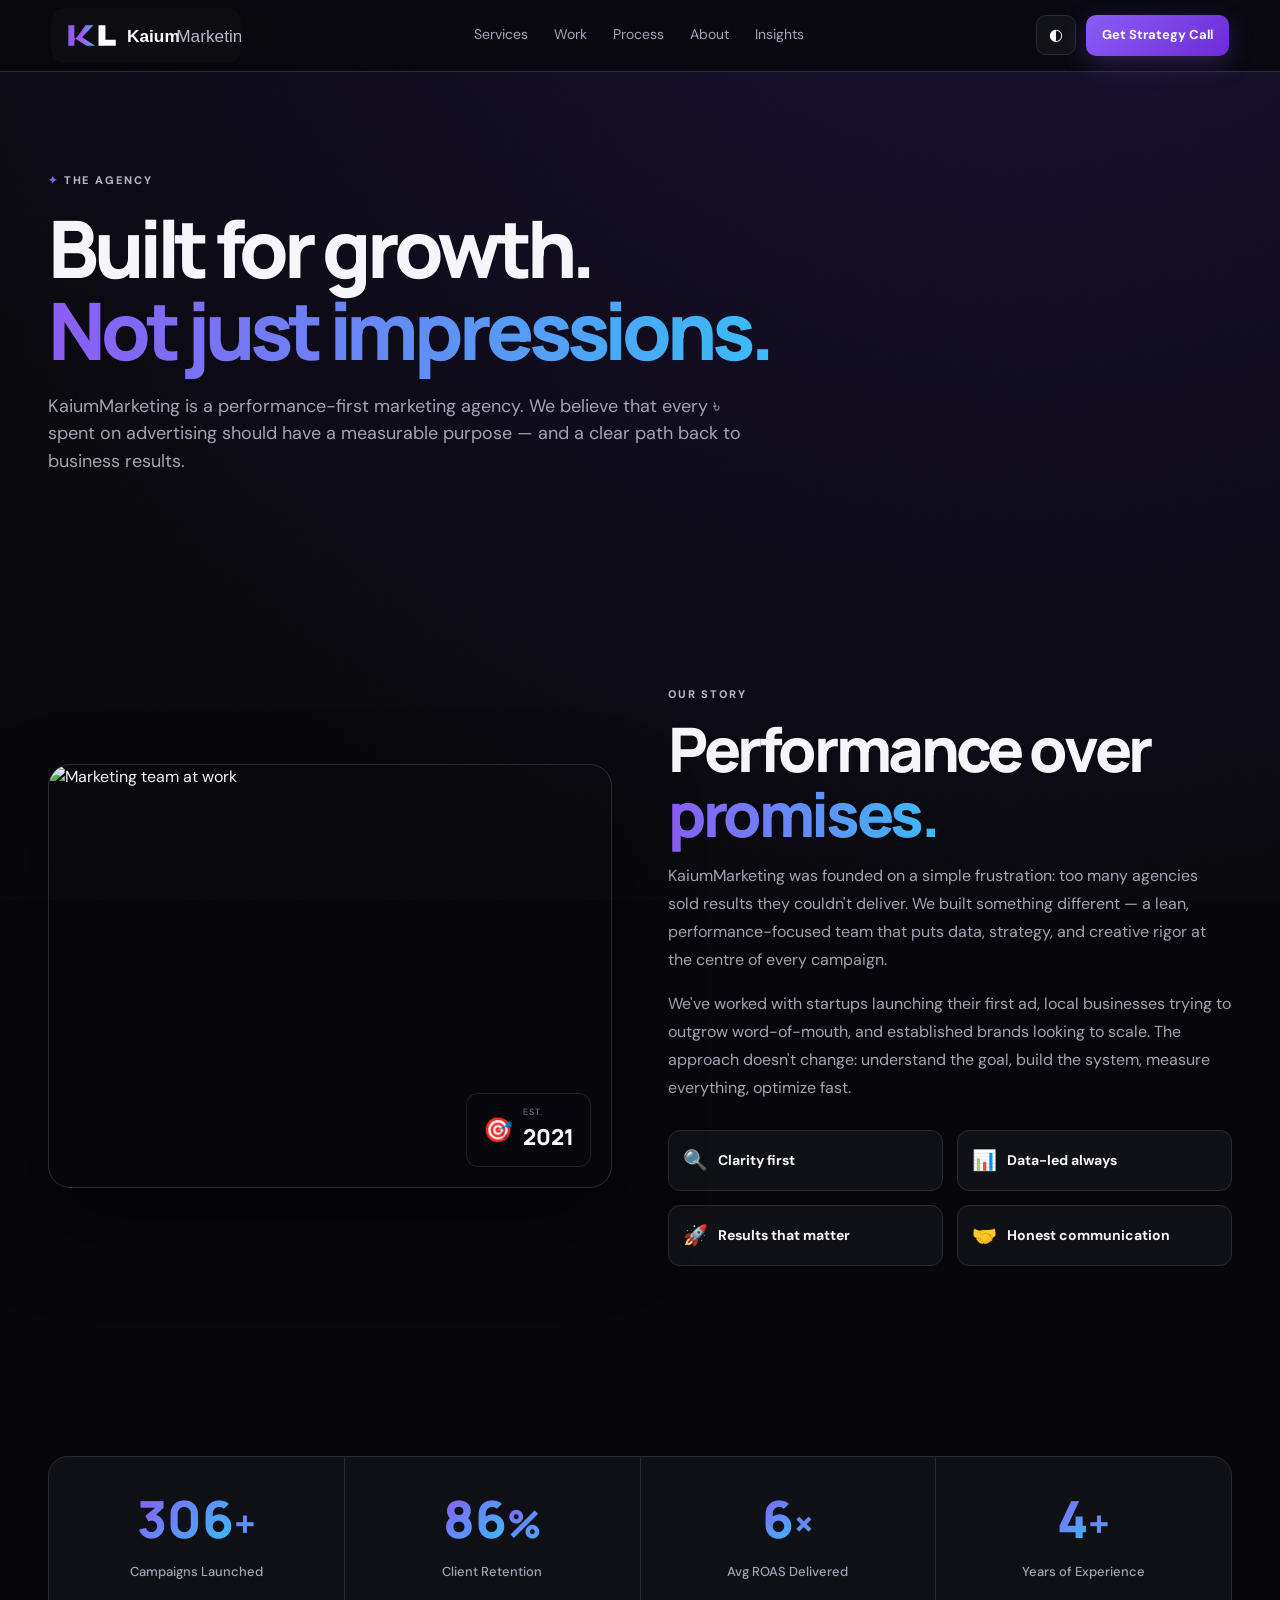
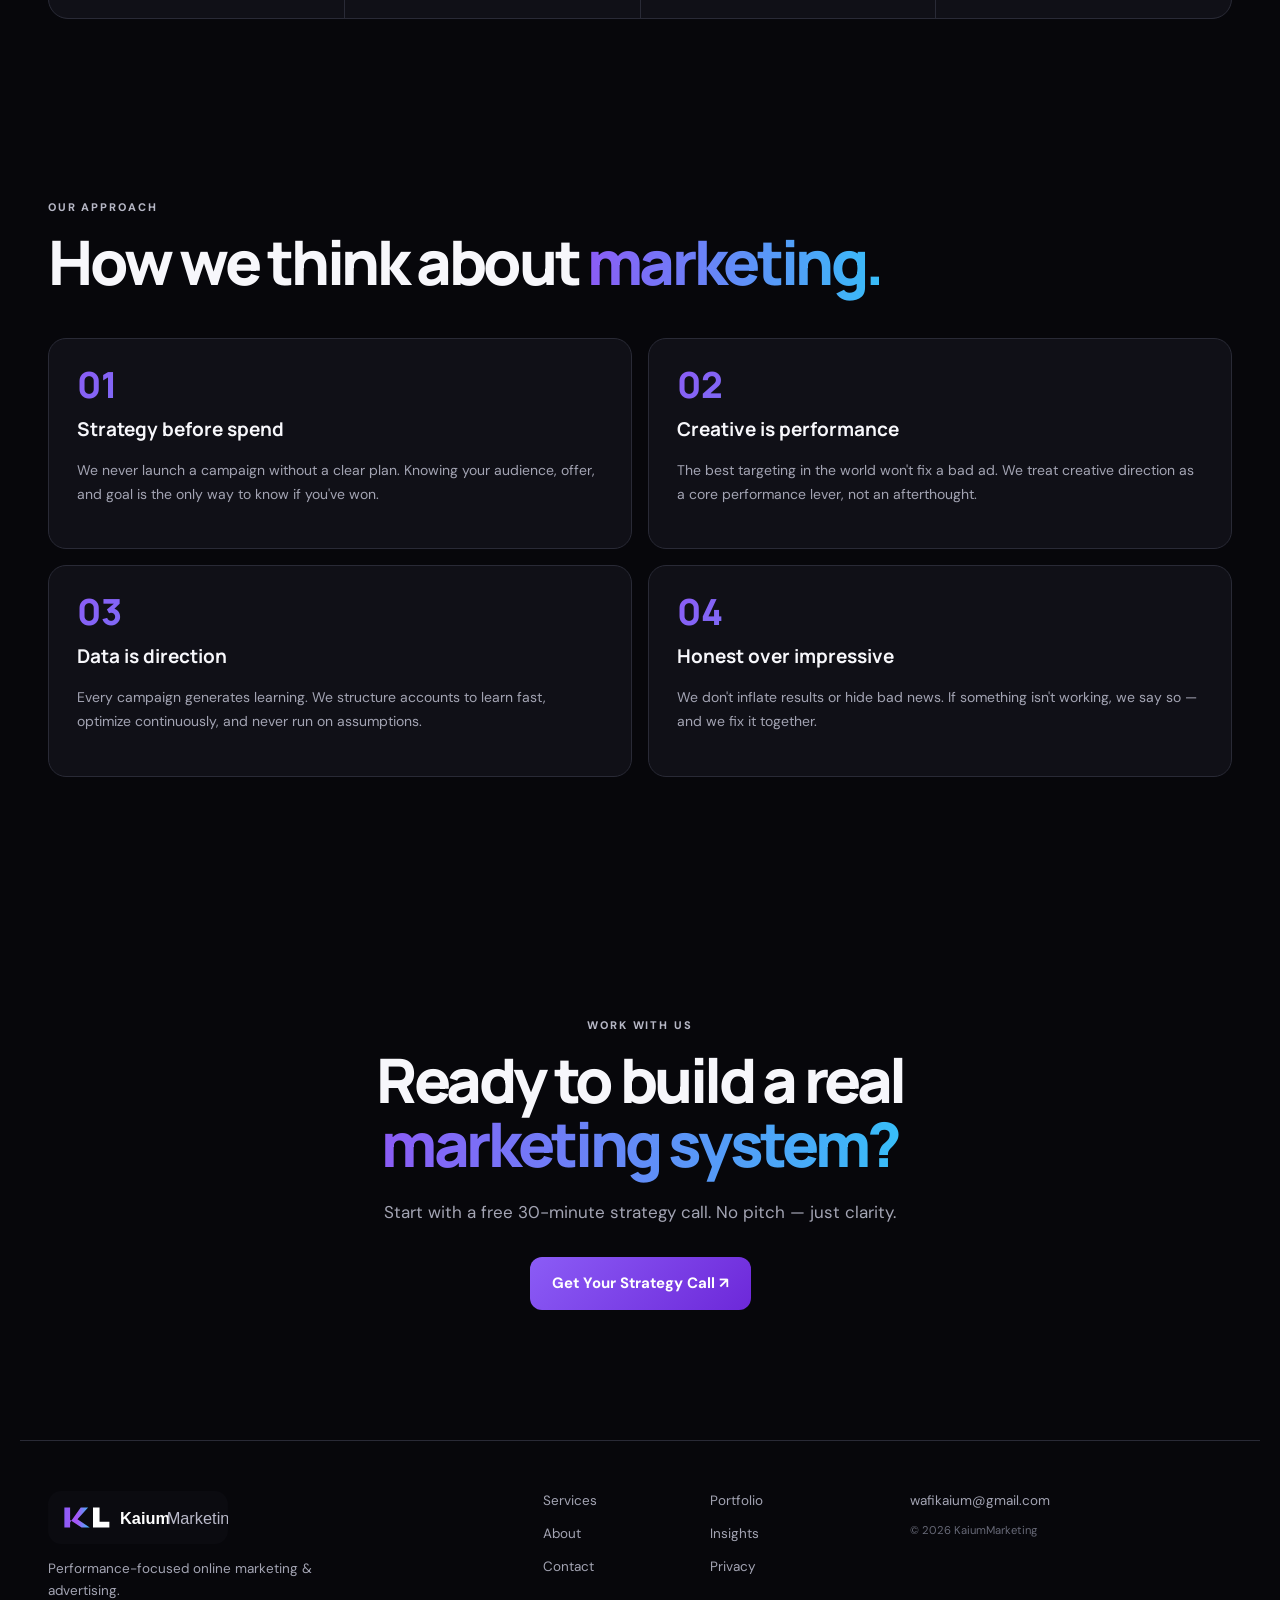
==== about.html @ da2b79d4 "Initial: KaiumMarketing V7 PRO" ====
<!doctype html>
<html lang="en">
<head>
<meta charset="utf-8">
<meta name="viewport" content="width=device-width,initial-scale=1">
<title>About — KaiumMarketing</title>
<meta name="description" content="KaiumMarketing is a performance marketing agency built around measurable results, honest strategy, and campaigns that actually work.">
<link rel="icon" href="assets/favicon.svg">
<link rel="preconnect" href="https://fonts.googleapis.com">
<link rel="preconnect" href="https://fonts.gstatic.com" crossorigin>
<link href="https://fonts.googleapis.com/css2?family=DM+Sans:opsz,wght@9..40,300;9..40,400;9..40,500;9..40,600;9..40,700&family=Manrope:wght@500;600;700;800;900&display=swap" rel="stylesheet">
<link rel="stylesheet" href="css/style.css">
</head>
<body>
<div class="noise"></div>
<header class="site-header" id="siteHeader">
  <a class="brand" href="index.html"><img src="assets/logo.svg" alt="KaiumMarketing"></a>
  <nav class="desktop-nav">
    <a href="index.html#services">Services</a>
    <a href="portfolio.html">Work</a>
    <a href="index.html#process">Process</a>
    <a href="about.html">About</a>
    <a href="blog.html">Insights</a>
  </nav>
  <div class="header-actions">
    <button class="theme-btn" id="themeToggle" aria-label="Toggle theme">◐</button>
    <a class="btn btn-sm" href="contact.html">Get Strategy Call</a>
    <button class="menu-btn" id="menuBtn">☰</button>
  </div>
</header>
<div class="mobile-menu" id="mobileMenu">
  <a href="index.html#services">Services</a>
  <a href="portfolio.html">Work</a>
  <a href="index.html#process">Process</a>
  <a href="about.html">About</a>
  <a href="blog.html">Insights</a>
  <a href="contact.html">Contact</a>
</div>
<main>

<!-- PAGE HERO -->
<section class="section-shell page-hero">
  <div class="eyebrow reveal-up"><span>✦</span> THE AGENCY</div>
  <h1 class="reveal-up" style="animation-delay:.08s">Built for growth.<br><span>Not just impressions.</span></h1>
  <p class="reveal-up" style="animation-delay:.16s">KaiumMarketing is a performance-first marketing agency. We believe that every ৳ spent on advertising should have a measurable purpose — and a clear path back to business results.</p>
</section>

<!-- ABOUT PHOTO + STORY -->
<section class="section-shell section">
  <div class="about-grid reveal-up">
    <div class="about-img-wrap">
      <img src="https://images.unsplash.com/photo-1522071820081-009f0129c71c?w=900&q=85&auto=format&fit=crop" alt="Marketing team at work" loading="lazy">
      <div class="about-badge">
        <span>🎯</span>
        <div><small>EST.</small><strong>2021</strong></div>
      </div>
    </div>
    <div class="about-copy">
      <div class="eyebrow">OUR STORY</div>
      <h2>Performance over <span>promises.</span></h2>
      <p>KaiumMarketing was founded on a simple frustration: too many agencies sold results they couldn't deliver. We built something different — a lean, performance-focused team that puts data, strategy, and creative rigor at the centre of every campaign.</p>
      <p>We've worked with startups launching their first ad, local businesses trying to outgrow word-of-mouth, and established brands looking to scale. The approach doesn't change: understand the goal, build the system, measure everything, optimize fast.</p>
      <div class="about-values">
        <div class="value-item"><span>🔍</span><strong>Clarity first</strong></div>
        <div class="value-item"><span>📊</span><strong>Data-led always</strong></div>
        <div class="value-item"><span>🚀</span><strong>Results that matter</strong></div>
        <div class="value-item"><span>🤝</span><strong>Honest communication</strong></div>
      </div>
    </div>
  </div>
</section>

<!-- STATS -->
<section class="section-shell stats-section">
  <div class="stats-grid">
    <div class="stat-card reveal-up"><div class="stat-number" data-count="340">0</div><div class="stat-plus">+</div><div class="stat-label">Campaigns Launched</div></div>
    <div class="stat-card reveal-up" style="animation-delay:.1s"><div class="stat-number" data-count="96">0</div><div class="stat-plus">%</div><div class="stat-label">Client Retention</div></div>
    <div class="stat-card reveal-up" style="animation-delay:.2s"><div class="stat-number" data-count="7">0</div><div class="stat-plus">×</div><div class="stat-label">Avg ROAS Delivered</div></div>
    <div class="stat-card reveal-up" style="animation-delay:.3s"><div class="stat-number" data-count="5">0</div><div class="stat-plus">+</div><div class="stat-label">Years of Experience</div></div>
  </div>
</section>

<!-- WHAT WE BELIEVE -->
<section class="section-shell section reveal-up">
  <div class="eyebrow">OUR APPROACH</div>
  <h2>How we think about <span>marketing.</span></h2>
  <div class="beliefs-grid">
    <div class="belief-card">
      <div class="belief-num">01</div>
      <h3>Strategy before spend</h3>
      <p>We never launch a campaign without a clear plan. Knowing your audience, offer, and goal is the only way to know if you've won.</p>
    </div>
    <div class="belief-card">
      <div class="belief-num">02</div>
      <h3>Creative is performance</h3>
      <p>The best targeting in the world won't fix a bad ad. We treat creative direction as a core performance lever, not an afterthought.</p>
    </div>
    <div class="belief-card">
      <div class="belief-num">03</div>
      <h3>Data is direction</h3>
      <p>Every campaign generates learning. We structure accounts to learn fast, optimize continuously, and never run on assumptions.</p>
    </div>
    <div class="belief-card">
      <div class="belief-num">04</div>
      <h3>Honest over impressive</h3>
      <p>We don't inflate results or hide bad news. If something isn't working, we say so — and we fix it together.</p>
    </div>
  </div>
</section>

<!-- CTA -->
<section class="section-shell section cta reveal-up">
  <div class="eyebrow">WORK WITH US</div>
  <h2>Ready to build a real<br><span>marketing system?</span></h2>
  <p>Start with a free 30-minute strategy call. No pitch — just clarity.</p>
  <a class="btn btn-glow" href="contact.html">Get Your Strategy Call ↗</a>
</section>

</main>
<footer class="footer">
  <div>
    <img src="assets/logo.svg" alt="KaiumMarketing">
    <p>Performance-focused online marketing &amp; advertising.</p>
  </div>
  <div class="footer-links">
    <a href="services.html">Services</a>
    <a href="portfolio.html">Portfolio</a>
    <a href="about.html">About</a>
    <a href="blog.html">Insights</a>
    <a href="contact.html">Contact</a>
    <a href="privacy.html">Privacy</a>
  </div>
  <div>
    <a href="mailto:wafikaium@gmail.com">wafikaium@gmail.com</a>
    <small>© 2026 KaiumMarketing</small>
  </div>
</footer>
<script src="js/app.js"></script>
<style>
.about-grid { display:grid; grid-template-columns:1fr 1fr; gap:56px; align-items:center; }
.about-img-wrap { position:relative; border-radius:22px; overflow:hidden; box-shadow:0 40px 80px rgba(0,0,0,.5); border:1px solid var(--line); }
.about-img-wrap img { width:100%; aspect-ratio:4/3; object-fit:cover; display:block; }
.about-badge { position:absolute; bottom:20px; right:20px; display:flex; align-items:center; gap:10px; background:rgba(8,8,14,.9); border:1px solid rgba(255,255,255,.1); border-radius:12px; padding:12px 16px; backdrop-filter:blur(8px); }
.about-badge span { font-size:24px; }
.about-badge small { display:block; color:#77798a; font-size:9px; letter-spacing:.1em; text-transform:uppercase; }
.about-badge strong { font-size:22px; font-family:Manrope,sans-serif; font-weight:900; display:block; }
.about-copy { padding:10px 0; }
.about-copy p { font-size:16px; line-height:1.75; margin-bottom:16px; }
.about-values { display:grid; grid-template-columns:1fr 1fr; gap:14px; margin-top:28px; }
.value-item { display:flex; align-items:center; gap:10px; padding:14px; border:1px solid var(--line); border-radius:12px; background:var(--panel); font-size:14px; transition:border-color .2s; }
.value-item:hover { border-color:rgba(139,92,246,.4); }
.value-item span { font-size:20px; }
.beliefs-grid { display:grid; grid-template-columns:repeat(2,1fr); gap:16px; margin-top:44px; }
.belief-card { background:var(--panel); border:1px solid var(--line); border-radius:18px; padding:28px; transition:transform .25s,border-color .25s; }
.belief-card:hover { transform:translateY(-4px); border-color:rgba(139,92,246,.35); }
.belief-num { font-family:Manrope,sans-serif; font-size:36px; font-weight:900; background:linear-gradient(135deg,var(--violet),var(--blue)); -webkit-background-clip:text; background-clip:text; color:transparent; line-height:1; margin-bottom:12px; }
.belief-card h3 { font-size:19px; margin:0 0 10px; }
.belief-card p { font-size:14px; line-height:1.7; }
@media(max-width:900px) { .about-grid,.beliefs-grid { grid-template-columns:1fr; } }
</style>
</body>
</html>
---- css/style.css ----
/* ══════════════════════════════════════
   KaiumMarketing V7 PRO — Global Styles
   ══════════════════════════════════════ */

:root {
  --bg: #07070b;
  --panel: #101017;
  --panel2: #15151f;
  --text: #f7f7fb;
  --muted: #a3a4b3;
  --line: #292a36;
  --violet: #8b5cf6;
  --blue: #38bdf8;
  --pink: #ec4899;
  --green: #22c55e;
  --max: 1240px;
  --radius: 16px;
  --shadow-glow: 0 0 40px rgba(139,92,246,.18);
  --transition: .25s cubic-bezier(.4,0,.2,1);
}
:root.light {
  --bg: #f7f7fa;
  --panel: #fff;
  --panel2: #f1f1f6;
  --text: #111118;
  --muted: #626375;
  --line: #dedee8;
}

/* ── Reset ── */
*,*::before,*::after { box-sizing: border-box }
html { scroll-behavior: smooth }
body {
  margin: 0;
  background: radial-gradient(circle at 80% -10%, #1c1238 0, transparent 34%), var(--bg);
  color: var(--text);
  font-family: "DM Sans", sans-serif;
  line-height: 1.55;
  -webkit-font-smoothing: antialiased;
}
a { color: inherit; text-decoration: none }
button { font: inherit; cursor: pointer }
img { max-width: 100%; display: block }

/* ── Noise overlay ── */
.noise {
  pointer-events: none;
  position: fixed;
  inset: 0;
  opacity: .032;
  background-image: url("data:image/svg+xml,%3Csvg xmlns='http://www.w3.org/2000/svg' width='200' height='200'%3E%3Cfilter id='n'%3E%3CfeTurbulence type='fractalNoise' baseFrequency='.75' numOctaves='4' stitchTiles='stitch'/%3E%3C/filter%3E%3Crect width='100%25' height='100%25' filter='url(%23n)'/%3E%3C/svg%3E");
  z-index: 100;
}

/* ══════════════════════════════════════
   TYPOGRAPHY
   ══════════════════════════════════════ */
h1, h2, h3 { font-family: Manrope, sans-serif; }
h1 {
  font-size: clamp(44px, 6.2vw, 82px);
  line-height: 1.03;
  letter-spacing: -.065em;
  margin: 18px 0 22px;
  font-weight: 900;
}
h2 {
  font-size: clamp(34px, 4.8vw, 62px);
  line-height: 1.05;
  letter-spacing: -.055em;
  margin: 14px 0 0;
  font-weight: 800;
}
h3 { font-weight: 700; }
p { color: var(--muted); }

.gradient-text {
  background: linear-gradient(90deg, var(--violet) 0%, var(--blue) 50%, var(--pink) 100%);
  background-size: 200% auto;
  -webkit-background-clip: text;
  background-clip: text;
  color: transparent;
  animation: gradientShift 4s ease infinite;
}
@keyframes gradientShift {
  0% { background-position: 0% 50% }
  50% { background-position: 100% 50% }
  100% { background-position: 0% 50% }
}
h1 span, h2 span { background: linear-gradient(90deg, var(--violet), var(--blue)); -webkit-background-clip: text; background-clip: text; color: transparent; }

.eyebrow {
  font-size: 11px;
  letter-spacing: .17em;
  color: #b6b7c5;
  font-weight: 800;
  text-transform: uppercase;
}
.eyebrow span { color: var(--violet) }

/* ══════════════════════════════════════
   LAYOUT UTILITIES
   ══════════════════════════════════════ */
.section-shell { max-width: var(--max); margin: auto; padding-left: 28px; padding-right: 28px; }
.section { padding-top: 110px; padding-bottom: 110px; }
.center { text-align: center; margin-top: 30px; }
.section-head {
  display: grid;
  grid-template-columns: 1.2fr .8fr;
  gap: 50px;
  align-items: end;
  margin-bottom: 48px;
}
.section-head > p { max-width: 430px; }

/* ══════════════════════════════════════
   SCROLL REVEAL ANIMATIONS
   ══════════════════════════════════════ */
.reveal-up {
  opacity: 0;
  transform: translateY(32px);
  transition: opacity .65s cubic-bezier(.4,0,.2,1), transform .65s cubic-bezier(.4,0,.2,1);
}
.reveal-up.visible {
  opacity: 1;
  transform: translateY(0);
}

/* ══════════════════════════════════════
   HEADER
   ══════════════════════════════════════ */
.site-header {
  height: 72px;
  display: flex;
  align-items: center;
  justify-content: space-between;
  padding: 0 4vw;
  border-bottom: 1px solid var(--line);
  position: sticky;
  top: 0;
  background: rgba(7,7,11,.85);
  backdrop-filter: blur(20px);
  -webkit-backdrop-filter: blur(20px);
  z-index: 90;
  transition: box-shadow .3s;
}
.site-header.scrolled { box-shadow: 0 4px 30px rgba(0,0,0,.35); }
.light .site-header { background: rgba(247,247,250,.88); }
.brand img { width: 190px; display: block; }
.desktop-nav { display: flex; gap: 26px; font-size: 14px; color: var(--muted); }
.desktop-nav a { transition: color var(--transition); position: relative; padding-bottom: 2px; }
.desktop-nav a::after {
  content: '';
  position: absolute;
  bottom: -2px;
  left: 0;
  width: 0;
  height: 1.5px;
  background: var(--violet);
  transition: width var(--transition);
}
.desktop-nav a:hover { color: var(--text); }
.desktop-nav a:hover::after { width: 100%; }
.header-actions { display: flex; align-items: center; gap: 10px; }
.theme-btn, .menu-btn {
  border: 1px solid var(--line);
  background: var(--panel);
  color: var(--text);
  border-radius: 10px;
  width: 40px;
  height: 40px;
  display: grid;
  place-items: center;
  transition: background var(--transition), border-color var(--transition);
}
.theme-btn:hover, .menu-btn:hover { background: var(--panel2); border-color: #545568; }
.menu-btn { display: none; }

/* ══════════════════════════════════════
   BUTTONS
   ══════════════════════════════════════ */
.btn {
  display: inline-flex;
  align-items: center;
  gap: 10px;
  background: linear-gradient(135deg, var(--violet), #6d28d9);
  color: #fff;
  border: 0;
  padding: 15px 22px;
  border-radius: 12px;
  font-weight: 700;
  font-size: 15px;
  transition: transform var(--transition), box-shadow var(--transition);
  box-shadow: 0 8px 24px rgba(139,92,246,.25);
}
.btn:hover { transform: translateY(-3px); box-shadow: 0 16px 36px rgba(139,92,246,.35); }
.btn-sm { padding: 10px 16px; border-radius: 10px; font-size: 13px; }
.btn-glow { box-shadow: 0 0 0 0 rgba(139,92,246,.5); animation: glowPulse 3s ease infinite; }
@keyframes glowPulse {
  0%, 100% { box-shadow: 0 8px 24px rgba(139,92,246,.25), 0 0 0 0 rgba(139,92,246,.4); }
  50% { box-shadow: 0 8px 24px rgba(139,92,246,.35), 0 0 20px 4px rgba(139,92,246,.15); }
}
.btn-white {
  background: #fff;
  color: #111;
}
.btn-white:hover { background: #f0f0ff; }
.ghost-btn {
  display: inline-flex;
  gap: 10px;
  align-items: center;
  border: 1px solid var(--line);
  padding: 14px 20px;
  border-radius: 12px;
  color: var(--text);
  background: rgba(255,255,255,.03);
  font-weight: 500;
  transition: border-color var(--transition), background var(--transition), transform var(--transition);
}
.ghost-btn:hover { border-color: #6d28d9; background: rgba(139,92,246,.06); transform: translateY(-2px); }

/* ══════════════════════════════════════
   HERO
   ══════════════════════════════════════ */
.hero {
  min-height: calc(100vh - 72px);
  display: grid;
  grid-template-columns: 1fr 1.08fr;
  gap: 55px;
  align-items: center;
  padding-top: 80px;
  padding-bottom: 90px;
}
.hero-copy > p { font-size: 18px; max-width: 580px; line-height: 1.65; }
.hero-actions { display: flex; gap: 14px; align-items: center; margin: 31px 0; flex-wrap: wrap; }
.trust-row {
  display: flex;
  gap: 20px;
  flex-wrap: wrap;
  color: #77798a;
  font-size: 12.5px;
}
.trust-row span { display: flex; align-items: center; gap: 5px; }

/* Hero art */
.hero-art { position: relative; }
.hero-img-wrap {
  position: relative;
  border-radius: 22px;
  overflow: hidden;
  box-shadow: 0 40px 90px rgba(0,0,0,.55);
  border: 1px solid var(--line);
}
.hero-img-wrap img {
  width: 100%;
  aspect-ratio: 16/10;
  object-fit: cover;
  display: block;
}
.img-overlay {
  position: absolute;
  inset: 0;
  background: linear-gradient(135deg, rgba(139,92,246,.12) 0%, transparent 60%);
  pointer-events: none;
}

/* Orbs */
.orb {
  position: absolute;
  border-radius: 50%;
  filter: blur(24px);
  pointer-events: none;
  animation: orbFloat 7s ease-in-out infinite;
}
.orb-a { width: 140px; height: 140px; background: var(--violet); opacity: .28; top: -35px; right: 4%; animation-delay: 0s; }
.orb-b { width: 120px; height: 120px; background: var(--blue); opacity: .22; bottom: -30px; left: -25px; animation-delay: 2.5s; }
.orb-c { width: 80px; height: 80px; background: var(--pink); opacity: .18; top: 40%; right: -20px; animation-delay: 5s; }
@keyframes orbFloat {
  0%, 100% { transform: translateY(0) scale(1); }
  50% { transform: translateY(-18px) scale(1.08); }
}

/* Floating cards */
.float-card {
  position: absolute;
  padding: 12px 16px;
  background: rgba(8,8,14,.9);
  border: 1px solid rgba(255,255,255,.1);
  border-radius: 14px;
  box-shadow: 0 20px 50px rgba(0,0,0,.4);
  backdrop-filter: blur(10px);
  -webkit-backdrop-filter: blur(10px);
  animation: floatBob 4s ease-in-out infinite;
}
.float-card--top {
  display: flex;
  align-items: center;
  gap: 12px;
  top: -18px;
  left: -24px;
}
.float-card--bottom {
  right: -18px;
  bottom: 20px;
}
.float-card--top .float-icon { font-size: 22px; }
.float-card small { display: block; color: #77798a; font-size: 9px; letter-spacing: .12em; text-transform: uppercase; margin-bottom: 2px; }
.float-card strong { font-size: 13px; display: block; }
.float-card .trend { display: block; font-size: 11px; color: var(--green); margin-top: 2px; }
.float-card--bottom strong { font-size: 11.5px; }
@keyframes floatBob {
  0%, 100% { transform: translateY(0); }
  50% { transform: translateY(-8px); }
}

/* ══════════════════════════════════════
   LOGO STRIP
   ══════════════════════════════════════ */
.logo-strip {
  border-top: 1px solid var(--line);
  border-bottom: 1px solid var(--line);
  background: rgba(255,255,255,.012);
}
.strip-inner {
  display: flex;
  gap: 24px;
  align-items: center;
  justify-content: space-between;
  padding: 20px 0;
  color: #77798a;
  font-size: 11px;
  flex-wrap: wrap;
  overflow: hidden;
}
.strip-inner b { font-size: 12px; color: #9fa0ae; letter-spacing: .08em; }

/* ══════════════════════════════════════
   STATS
   ══════════════════════════════════════ */
.stats-section {
  padding-top: 70px;
  padding-bottom: 70px;
}
.stats-grid {
  display: grid;
  grid-template-columns: repeat(4, 1fr);
  gap: 1px;
  border: 1px solid var(--line);
  border-radius: 20px;
  overflow: hidden;
  background: var(--line);
}
.stat-card {
  background: var(--panel);
  padding: 36px 28px;
  text-align: center;
  transition: background var(--transition);
}
.stat-card:hover { background: var(--panel2); }
.stat-number {
  font-family: Manrope, sans-serif;
  font-size: clamp(36px, 4vw, 56px);
  font-weight: 900;
  background: linear-gradient(135deg, var(--violet), var(--blue));
  -webkit-background-clip: text;
  background-clip: text;
  color: transparent;
  display: inline-block;
  line-height: 1;
}
.stat-plus {
  font-family: Manrope, sans-serif;
  font-size: clamp(28px, 3vw, 40px);
  font-weight: 900;
  background: linear-gradient(135deg, var(--violet), var(--blue));
  -webkit-background-clip: text;
  background-clip: text;
  color: transparent;
  display: inline-block;
}
.stat-label { color: var(--muted); font-size: 13px; margin-top: 8px; font-weight: 500; }

/* ══════════════════════════════════════
   SERVICE CARDS
   ══════════════════════════════════════ */
.service-grid {
  display: grid;
  grid-template-columns: repeat(3, 1fr);
  gap: 14px;
}
.service-card {
  padding: 28px;
  border: 1px solid var(--line);
  background: linear-gradient(145deg, rgba(255,255,255,.025), transparent);
  border-radius: 18px;
  min-height: 230px;
  transition: transform var(--transition), border-color var(--transition), box-shadow var(--transition);
  position: relative;
  overflow: hidden;
}
.service-card::before {
  content: '';
  position: absolute;
  inset: 0;
  background: linear-gradient(135deg, rgba(139,92,246,.04), transparent);
  opacity: 0;
  transition: opacity var(--transition);
}
.service-card:hover { transform: translateY(-5px); border-color: rgba(139,92,246,.4); box-shadow: 0 20px 40px rgba(0,0,0,.2), var(--shadow-glow); }
.service-card:hover::before { opacity: 1; }
.service-icon {
  font-size: 20px;
  color: #fff;
  width: 44px;
  height: 44px;
  border-radius: 12px;
  display: grid;
  place-items: center;
  background: linear-gradient(135deg, var(--violet), var(--blue));
  box-shadow: 0 8px 20px rgba(139,92,246,.2);
}
.service-card h3 { font-size: 19px; margin: 24px 0 6px; }
.service-card small { color: #77798a; font-size: 12px; }
.service-card p { font-size: 14px; line-height: 1.6; }

/* ══════════════════════════════════════
   FEATURE PANEL
   ══════════════════════════════════════ */
.feature-panel {
  display: grid;
  grid-template-columns: .88fr 1.12fr;
  gap: 60px;
  align-items: center;
  border: 1px solid var(--line);
  border-radius: 28px;
  background: linear-gradient(135deg, rgba(139,92,246,.07), rgba(56,189,248,.025));
  overflow: hidden;
  padding: 70px 60px;
}
.feature-copy { position: relative; z-index: 1; }
.feature-copy > p { font-size: 16px; line-height: 1.7; max-width: 480px; }
.check-list { display: grid; gap: 11px; margin-top: 24px; color: #d5d5df; font-size: 14.5px; }
.check-list span { display: flex; align-items: center; gap: 8px; }

.mini-dashboard { position: relative; }
.dashboard-img-wrap {
  position: relative;
  border-radius: 18px;
  overflow: hidden;
  box-shadow: 0 30px 70px rgba(0,0,0,.45);
  border: 1px solid var(--line);
}
.dashboard-img-wrap img { width: 100%; display: block; aspect-ratio: 4/3; object-fit: cover; }
.dashboard-badge {
  position: absolute;
  bottom: 16px;
  left: 16px;
  display: flex;
  align-items: center;
  gap: 10px;
  background: rgba(8,8,14,.9);
  border: 1px solid rgba(255,255,255,.1);
  border-radius: 12px;
  padding: 10px 14px;
  backdrop-filter: blur(8px);
}
.dashboard-badge span { font-size: 22px; }
.dashboard-badge small { display: block; color: #77798a; font-size: 9px; letter-spacing: .1em; text-transform: uppercase; }
.dashboard-badge strong { font-size: 12px; display: block; margin-top: 1px; }

/* ══════════════════════════════════════
   PORTFOLIO
   ══════════════════════════════════════ */
.portfolio-grid { display: grid; grid-template-columns: repeat(2, 1fr); gap: 18px; }
.work-card {
  border: 1px solid var(--line);
  border-radius: 20px;
  overflow: hidden;
  background: var(--panel);
  transition: transform var(--transition), box-shadow var(--transition);
}
.work-card:hover { transform: translateY(-5px); box-shadow: 0 24px 50px rgba(0,0,0,.25); }
.work-card-img {
  position: relative;
  overflow: hidden;
}
.work-card img {
  display: block;
  width: 100%;
  aspect-ratio: 760/470;
  object-fit: cover;
  transition: transform .5s cubic-bezier(.4,0,.2,1);
}
.work-card:hover img { transform: scale(1.04); }
.work-card-img::after {
  content: '';
  position: absolute;
  inset: 0;
  background: linear-gradient(to top, rgba(5,5,10,.6) 0%, transparent 60%);
  pointer-events: none;
}
.work-body { padding: 22px; }
.work-body small { color: #a9a9b7; font-size: 11.5px; letter-spacing: .06em; }
.work-body h3 { margin: 8px 0 6px; font-size: 22px; }
.metric-label {
  display: inline-block;
  margin-top: 12px;
  padding: 6px 12px;
  border: 1px solid rgba(139,92,246,.3);
  border-radius: 8px;
  font-size: 11px;
  color: #a88fff;
  letter-spacing: .1em;
  background: rgba(139,92,246,.06);
  font-weight: 600;
}

/* ══════════════════════════════════════
   PROCESS
   ══════════════════════════════════════ */
.process { background: linear-gradient(180deg, transparent, rgba(139,92,246,.035), transparent); }
.process-grid {
  display: grid;
  grid-template-columns: repeat(4, 1fr);
  margin-top: 52px;
  gap: 0;
}
.process-grid article {
  padding: 28px 22px 16px 0;
  border-top: 2px solid var(--line);
  position: relative;
  transition: border-color var(--transition);
}
.process-grid article:hover { border-color: var(--violet); }
.process-grid article:hover .process-icon { transform: translateY(-4px); }
.process-icon { font-size: 24px; margin-bottom: 12px; transition: transform var(--transition); }
.process-grid b { color: var(--violet); font-size: 13px; font-family: Manrope, sans-serif; }
.process-grid h3 { font-size: 21px; margin: 6px 0 8px; }
.process-grid p { font-size: 14px; line-height: 1.65; }

/* ══════════════════════════════════════
   TESTIMONIALS
   ══════════════════════════════════════ */
.testimonials-section { background: linear-gradient(180deg, transparent, rgba(56,189,248,.018), transparent); }
.testimonials-grid {
  display: grid;
  grid-template-columns: repeat(3, 1fr);
  gap: 16px;
}
.testimonial-card {
  background: var(--panel);
  border: 1px solid var(--line);
  border-radius: 20px;
  padding: 28px;
  transition: transform var(--transition), border-color var(--transition), box-shadow var(--transition);
  position: relative;
  overflow: hidden;
}
.testimonial-card::before {
  content: '"';
  position: absolute;
  top: 12px;
  right: 20px;
  font-size: 80px;
  font-family: Georgia, serif;
  color: rgba(139,92,246,.08);
  line-height: 1;
  pointer-events: none;
}
.testimonial-card:hover { transform: translateY(-5px); border-color: rgba(139,92,246,.35); box-shadow: 0 20px 40px rgba(0,0,0,.2); }
.testimonial-stars { color: #f59e0b; font-size: 15px; letter-spacing: 2px; margin-bottom: 14px; }
.testimonial-card > p { font-size: 14.5px; line-height: 1.7; color: #c8c9d8; margin: 0 0 20px; }
.testimonial-author { display: flex; align-items: center; gap: 12px; padding-top: 16px; border-top: 1px solid var(--line); }
.testimonial-author img { width: 42px; height: 42px; border-radius: 50%; object-fit: cover; border: 2px solid rgba(139,92,246,.3); }
.testimonial-author strong { display: block; font-size: 14px; font-weight: 600; }
.testimonial-author small { color: var(--muted); font-size: 12px; }

/* ══════════════════════════════════════
   VIDEO CTA SECTION
   ══════════════════════════════════════ */
.video-cta-section { padding-top: 0; padding-bottom: 0; }
.video-cta-inner {
  position: relative;
  border-radius: 28px;
  overflow: hidden;
  min-height: 420px;
  display: flex;
  align-items: center;
  justify-content: center;
  text-align: center;
}
.video-bg-image {
  position: absolute;
  inset: 0;
  background-size: cover;
  background-position: center;
  filter: brightness(.6);
  transition: transform 8s ease;
  transform: scale(1.05);
}
.video-cta-inner:hover .video-bg-image { transform: scale(1); }
.video-cta-overlay {
  position: absolute;
  inset: 0;
  background: linear-gradient(135deg, rgba(139,92,246,.55) 0%, rgba(56,189,248,.25) 100%);
}
.video-cta-content {
  position: relative;
  z-index: 1;
  padding: 60px 40px;
}
.video-cta-content h2 { font-size: clamp(30px, 4vw, 54px); color: #fff; }
.video-cta-content h2 span {
  background: linear-gradient(90deg, #c4b5fd, #7dd3fc);
  -webkit-background-clip: text;
  background-clip: text;
  color: transparent;
}

/* ══════════════════════════════════════
   FAQ
   ══════════════════════════════════════ */
.faq details { border-top: 1px solid var(--line); padding: 22px 0; }
.faq details:last-child { border-bottom: 1px solid var(--line); }
summary { cursor: pointer; font-weight: 700; font-size: 17px; list-style: none; display: flex; align-items: center; justify-content: space-between; }
summary::after { content: '+'; font-size: 22px; color: var(--violet); transition: transform .25s; flex-shrink: 0; }
details[open] summary::after { transform: rotate(45deg); }
.faq details p { max-width: 760px; margin-top: 14px; font-size: 15px; line-height: 1.7; }

/* ══════════════════════════════════════
   QUOTE / CTA PANELS
   ══════════════════════════════════════ */
.quote-panel {
  display: flex;
  align-items: center;
  justify-content: space-between;
  gap: 40px;
  padding-top: 75px;
  padding-bottom: 75px;
  border-top: 1px solid var(--line);
  border-bottom: 1px solid var(--line);
}
.quote-panel > div { max-width: 780px; }
.cta { text-align: center; padding-top: 130px; padding-bottom: 130px; }
.cta p { max-width: 600px; margin: 22px auto 32px; font-size: 17px; }

/* ══════════════════════════════════════
   FOOTER
   ══════════════════════════════════════ */
.footer {
  max-width: var(--max);
  margin: auto;
  padding: 50px 28px 60px;
  border-top: 1px solid var(--line);
  display: grid;
  grid-template-columns: 1.4fr 1fr 1fr;
  gap: 44px;
}
.footer img { width: 180px; margin-bottom: 14px; }
.footer > div > p { max-width: 320px; font-size: 13.5px; line-height: 1.7; }
.footer-social { display: flex; gap: 10px; margin-top: 16px; }
.footer-social a {
  width: 34px;
  height: 34px;
  border: 1px solid var(--line);
  border-radius: 8px;
  display: grid;
  place-items: center;
  font-size: 12px;
  font-weight: 700;
  color: var(--muted);
  transition: border-color var(--transition), color var(--transition), background var(--transition);
}
.footer-social a:hover { border-color: var(--violet); color: var(--violet); background: rgba(139,92,246,.08); }
.footer-links { display: grid; grid-template-columns: 1fr 1fr; gap: 12px; align-content: start; color: var(--muted); font-size: 13.5px; }
.footer-links a { transition: color var(--transition); }
.footer-links a:hover { color: var(--text); }
.footer > div:last-child { display: grid; align-content: start; gap: 10px; font-size: 13.5px; }
.footer small { color: #676977; }
.footer > div:last-child a { color: var(--muted); }
.footer > div:last-child a:hover { color: var(--text); }

/* ══════════════════════════════════════
   MOBILE MENU
   ══════════════════════════════════════ */
.mobile-menu {
  position: fixed;
  top: 72px;
  left: 0;
  right: 0;
  z-index: 88;
  background: var(--bg);
  border-bottom: 1px solid var(--line);
  padding: 20px 28px;
  display: none;
  backdrop-filter: blur(16px);
  -webkit-backdrop-filter: blur(16px);
}
.mobile-menu.open { display: grid; gap: 16px; animation: slideDown .2s ease; }
@keyframes slideDown { from { opacity:0; transform:translateY(-10px); } to { opacity:1; transform:translateY(0); } }
.mobile-menu a { padding: 10px 0; font-weight: 600; border-bottom: 1px solid var(--line); }
.mobile-menu a:last-child { border-bottom: 0; }

/* ══════════════════════════════════════
   PAGE HERO (inner pages)
   ══════════════════════════════════════ */
.page-hero { padding-top: 100px; padding-bottom: 72px; }
.page-hero h1 { max-width: 900px; }
.page-hero > p, .page-hero p { max-width: 700px; font-size: 18px; }

/* ══════════════════════════════════════
   INNER PAGE GRIDS
   ══════════════════════════════════════ */
.list-grid { display: grid; grid-template-columns: repeat(3, 1fr); gap: 14px; }
.list-card {
  border: 1px solid var(--line);
  border-radius: 18px;
  padding: 28px;
  background: var(--panel);
  transition: transform var(--transition), border-color var(--transition);
}
.list-card:hover { transform: translateY(-4px); border-color: rgba(139,92,246,.35); }
.list-card ul { padding-left: 18px; color: var(--muted); line-height: 1.8; }
.brief { display: grid; grid-template-columns: .7fr 1.3fr; gap: 35px; }
.form-card {
  background: var(--panel);
  border: 1px solid var(--line);
  border-radius: 20px;
  padding: 32px;
}
.field { display: grid; gap: 8px; margin-bottom: 18px; }
.field label { font-size: 12px; color: #aaa; font-weight: 600; letter-spacing: .04em; }
.field input, .field textarea, .field select {
  width: 100%;
  background: var(--bg);
  border: 1px solid var(--line);
  color: var(--text);
  border-radius: 10px;
  padding: 13px 15px;
  font: inherit;
  transition: border-color var(--transition), box-shadow var(--transition);
}
.field input:focus, .field textarea:focus, .field select:focus {
  outline: none;
  border-color: rgba(139,92,246,.5);
  box-shadow: 0 0 0 3px rgba(139,92,246,.12);
}
.field textarea { min-height: 130px; resize: vertical; }
.note { font-size: 12px; color: #77798a; }

/* ══════════════════════════════════════
   LIGHT THEME OVERRIDES
   ══════════════════════════════════════ */
.light body { background: #f7f7fa; }
.light .service-card, .light .work-card, .light .list-card, .light .form-card, .light .stat-card, .light .testimonial-card {
  background: #fff;
}
.light .hero-img-wrap { box-shadow: 0 30px 70px rgba(20,20,30,.12); }
.light .float-card { background: rgba(255,255,255,.95); color: #111; }

/* ══════════════════════════════════════
   RESPONSIVE
   ══════════════════════════════════════ */
@media (max-width: 980px) {
  .desktop-nav { display: none; }
  .menu-btn { display: grid; }
  .hero { grid-template-columns: 1fr; padding-top: 60px; }
  .hero-art { max-width: 680px; margin: 0 auto; }
  .float-card--top { top: -12px; left: -12px; }
  .float-card--bottom { right: -8px; bottom: 14px; }
  .section-head { grid-template-columns: 1fr; }
  .feature-panel { grid-template-columns: 1fr; padding: 50px 40px; }
  .service-grid { grid-template-columns: repeat(2, 1fr); }
  .process-grid { grid-template-columns: repeat(2, 1fr); gap: 28px; }
  .testimonials-grid { grid-template-columns: 1fr; }
  .stats-grid { grid-template-columns: repeat(2, 1fr); }
  .list-grid { grid-template-columns: repeat(2, 1fr); }
  .footer { grid-template-columns: 1fr 1fr; }
  .strip-inner { flex-wrap: wrap; justify-content: center; gap: 12px; }
  .brief { grid-template-columns: 1fr; }
  .portfolio-grid { grid-template-columns: 1fr; max-width: 680px; margin: 0 auto; }
}

@media (max-width: 650px) {
  .site-header { padding: 0 18px; }
  .brand img { width: 160px; }
  .header-actions .btn { display: none; }
  .section-shell { padding-left: 18px; padding-right: 18px; }
  .hero { padding-top: 45px; padding-bottom: 60px; }
  .hero-actions { flex-direction: column; align-items: flex-start; }
  .trust-row { flex-direction: column; gap: 8px; }
  .float-card--top { display: none; }
  .float-card--bottom { right: 0; bottom: 10px; font-size: 11px; }
  .section { padding-top: 75px; padding-bottom: 75px; }
  .service-grid, .list-grid { grid-template-columns: 1fr; }
  .process-grid { grid-template-columns: 1fr; }
  .stats-grid { grid-template-columns: 1fr 1fr; }
  .footer { grid-template-columns: 1fr; }
  .footer-links { grid-template-columns: 1fr 1fr; }
  .page-hero { padding-top: 65px; }
  .cta { padding-top: 90px; padding-bottom: 90px; }
  .quote-panel { display: block; }
  .quote-panel .btn { margin-top: 25px; }
  .feature-panel { padding: 36px 24px; }
  .video-cta-content { padding: 48px 24px; }
  .mobile-menu { padding: 16px 18px; }
}
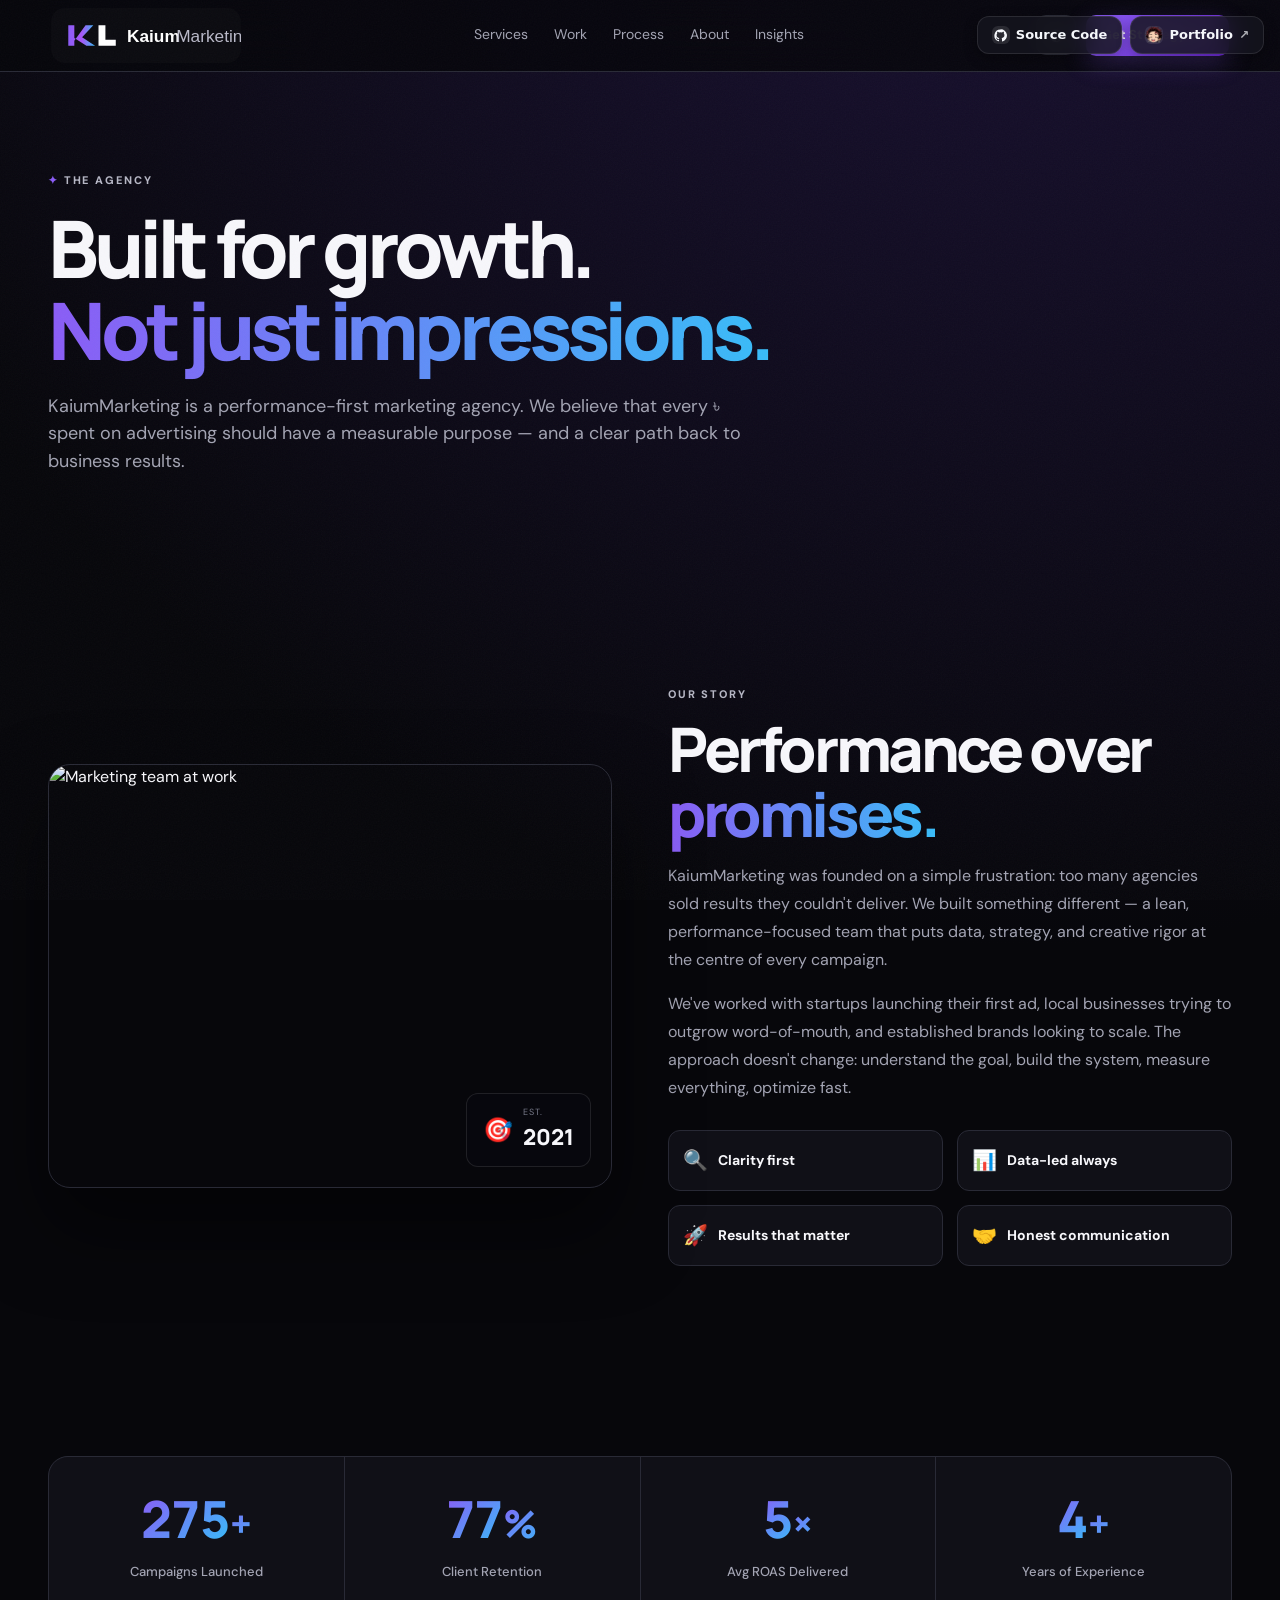
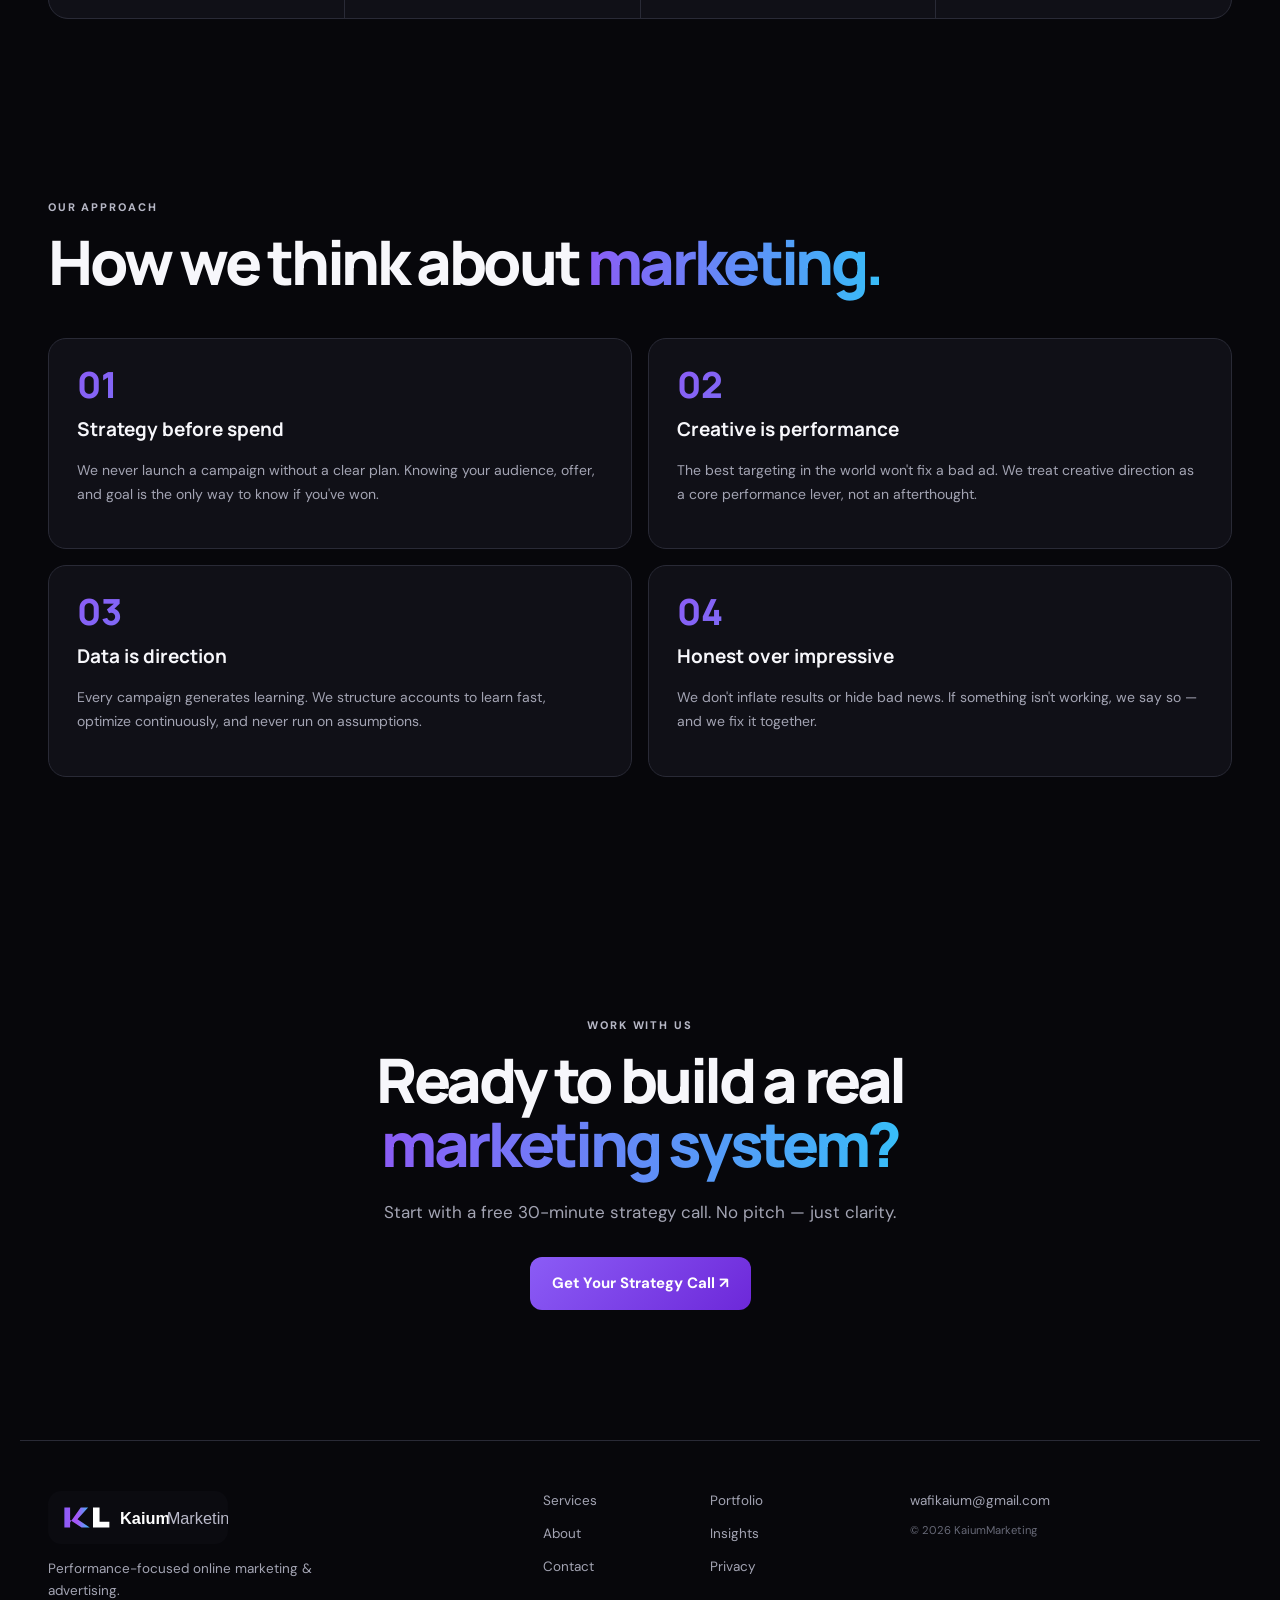
==== commit de003633: "feat: add corner buttons (GitHub source + Portfolio)" ====
--- a/about.html
+++ b/about.html
@@ -12,6 +12,74 @@
 <link rel="stylesheet" href="css/style.css">
 </head>
 <body>
+
+<!-- ========== Zieop-style corner buttons ========== -->
+<style>
+.corner-btn-group {
+  position: fixed;
+  top: 16px;
+  right: 16px;
+  z-index: 9999;
+  display: flex;
+  gap: 8px;
+  font-family: Inter, system-ui, sans-serif;
+}
+.corner-btn {
+  display: inline-flex;
+  align-items: center;
+  gap: 6px;
+  padding: 8px 14px;
+  border-radius: 12px;
+  font-size: 13px;
+  font-weight: 600;
+  text-decoration: none;
+  background: rgba(20, 20, 30, 0.85);
+  backdrop-filter: blur(12px);
+  -webkit-backdrop-filter: blur(12px);
+  border: 1px solid rgba(255, 255, 255, 0.1);
+  color: #f5f7fb;
+  box-shadow: 0 4px 14px rgba(0, 0, 0, 0.3);
+  transition: transform .25s ease, border-color .25s ease, background .25s ease;
+}
+.corner-btn:hover {
+  transform: translateY(-2px);
+  border-color: rgba(124, 92, 255, 0.6);
+  background: rgba(40, 30, 70, 0.9);
+}
+.corner-btn-icon {
+  width: 18px;
+  height: 18px;
+  flex: 0 0 18px;
+  border-radius: 6px;
+  background: rgba(255,255,255,0.1);
+  display: inline-flex;
+  align-items: center;
+  justify-content: center;
+  overflow: hidden;
+}
+.corner-btn-icon img { width: 100%; height: 100%; border-radius: 6px; object-fit: cover; }
+.corner-btn-icon svg { width: 13px; height: 13px; fill: currentColor; }
+.corner-btn-arrow { font-size: 12px; opacity: 0.7; }
+@media (max-width: 600px) {
+  .corner-btn { padding: 7px 11px; font-size: 11.5px; }
+  .corner-btn-group { top: 12px; right: 12px; gap: 6px; }
+}
+</style>
+<div class="corner-btn-group">
+  <a href="https://github.com/creativeai7intellizone-hub/marketing-v7-pro" target="_blank" rel="noopener noreferrer" class="corner-btn">
+    <span class="corner-btn-icon">
+      <svg viewBox="0 0 24 24"><path d="M12 .7a11.3 11.3 0 0 0-3.58 22c.57.1.78-.25.78-.55v-2.1c-3.18.69-3.85-1.34-3.85-1.34-.52-1.32-1.27-1.67-1.27-1.67-1.04-.71.08-.7.08-.7 1.15.08 1.76 1.18 1.76 1.18 1.02 1.75 2.67 1.25 3.32.96.1-.74.4-1.25.72-1.54-2.54-.29-5.2-1.27-5.2-5.66 0-1.25.45-2.27 1.18-3.07-.12-.29-.51-1.45.11-3.02 0 0 .96-.31 3.12 1.17a10.8 10.8 0 0 1 5.68 0c2.16-1.48 3.12-1.17 3.12-1.17.62 1.57.23 2.73.11 3.02.73.8 1.18 1.82 1.18 3.07 0 4.4-2.67 5.36-5.21 5.64.41.36.77 1.08.77 2.18v3.24c0 .3.21.65.79.54A11.3 11.3 0 0 0 12 .7"/></svg>
+    </span>
+    <span>Source Code</span>
+  </a>
+  <a href="https://wafikaium.com" target="_blank" rel="noopener noreferrer" class="corner-btn">
+    <span class="corner-btn-icon"><img src="portfolio-logo.png" alt="Portfolio"></span>
+    <span>Portfolio</span>
+    <span class="corner-btn-arrow">↗</span>
+  </a>
+</div>
+<!-- ========== end corner buttons ========== -->
+
 <div class="noise"></div>
 <header class="site-header" id="siteHeader">
   <a class="brand" href="index.html"><img src="assets/logo.svg" alt="KaiumMarketing"></a>
